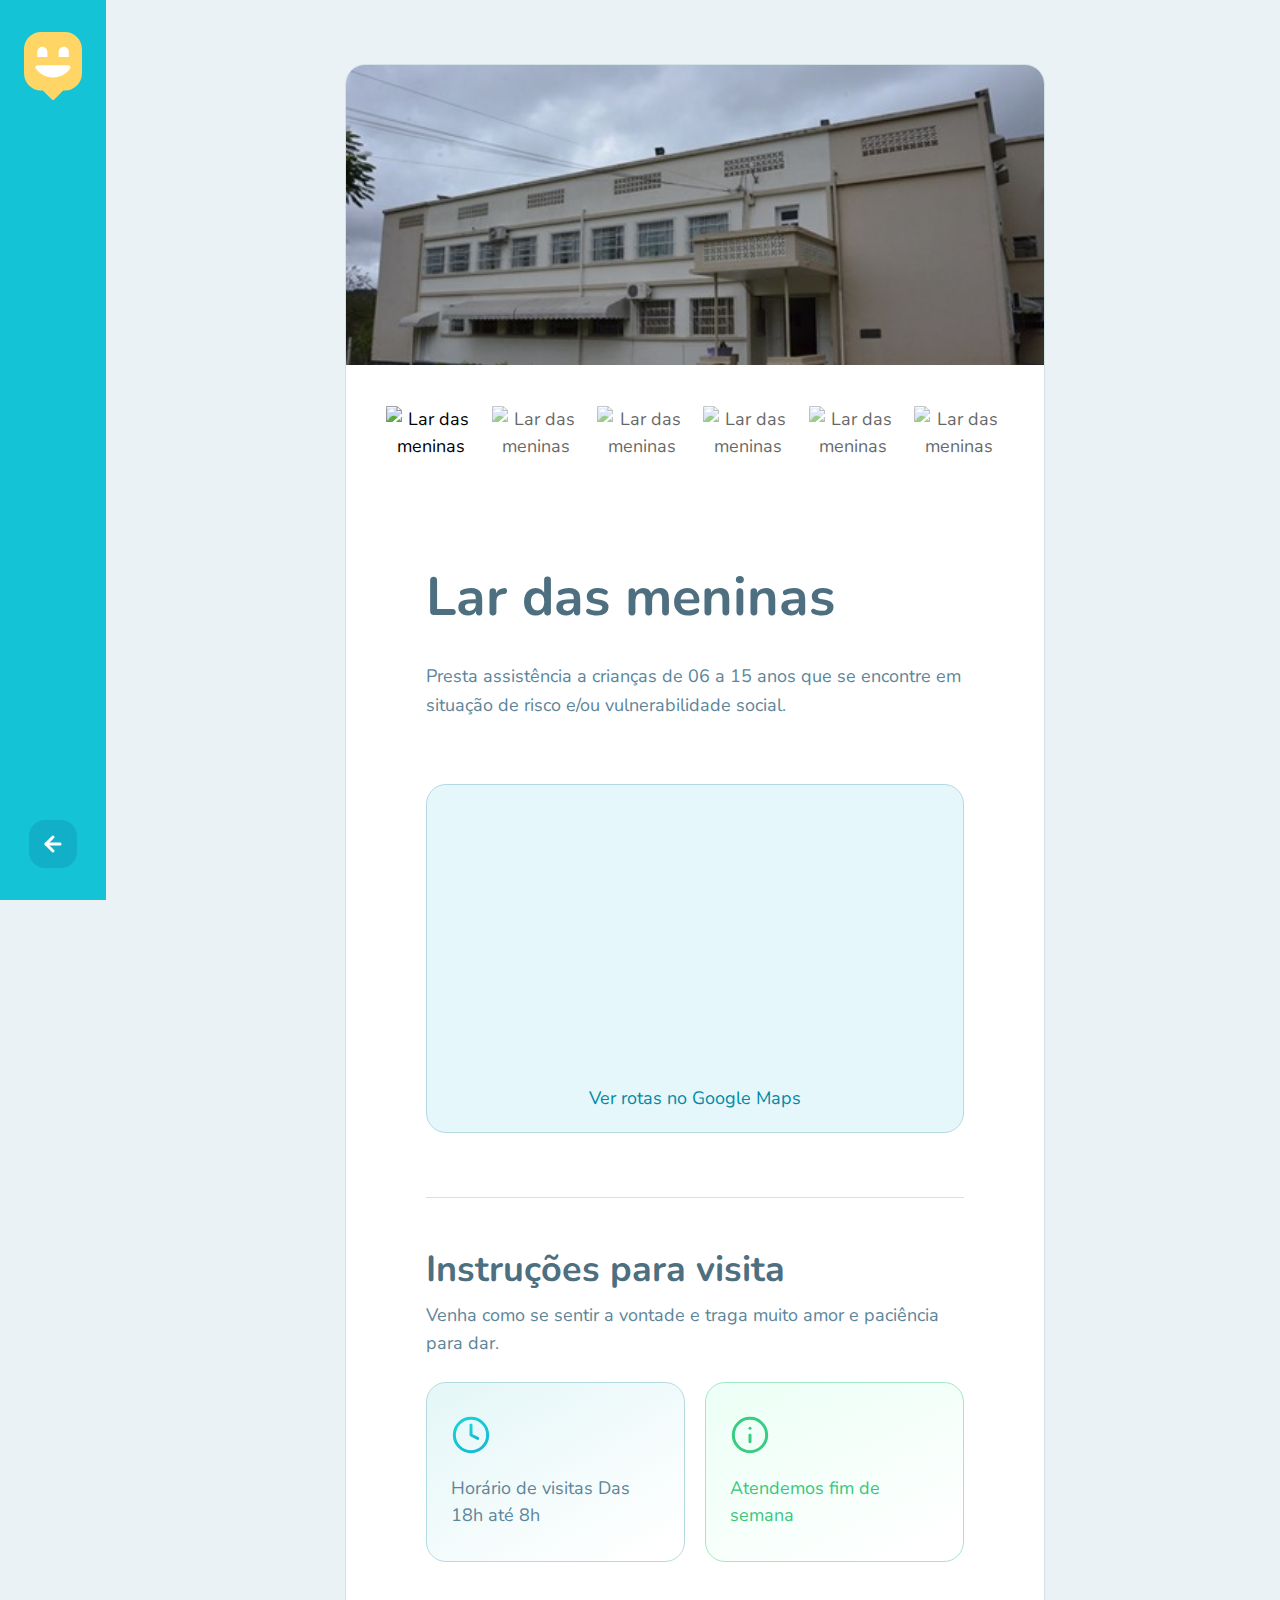
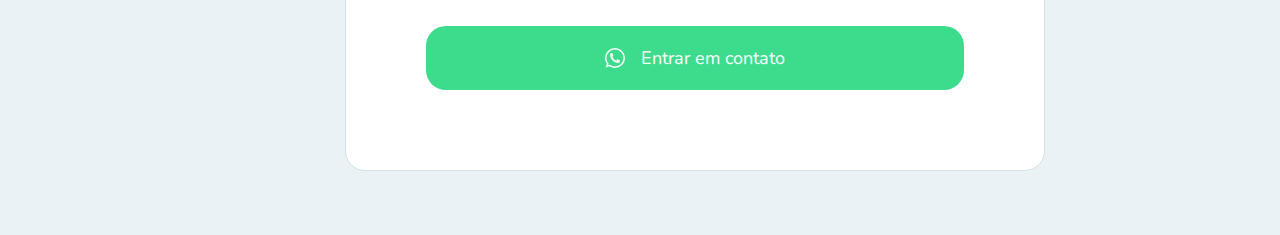
==== orphanage.html @ fb5f198e "page orphanages and page orphanage" ====
<!DOCTYPE html>
<html lang="pt-br">
<head>
    <meta charset="UTF-8">
    <meta name="viewport" content="width=device-width, initial-scale=1.0">
    <title>Lar das Meninas | Happy</title>


    <link rel="stylesheet" href="https://unpkg.com/leaflet@1.7.1/dist/leaflet.css"
   integrity="sha512-xodZBNTC5n17Xt2atTPuE1HxjVMSvLVW9ocqUKLsCC5CXdbqCmblAshOMAS6/keqq/sMZMZ19scR4PsZChSR7A=="
   crossorigin=""/>


   <script src="https://unpkg.com/leaflet@1.7.1/dist/leaflet.js"
   integrity="sha512-XQoYMqMTK8LvdxXYG3nZ448hOEQiglfqkJs1NOQV44cWnUrBc8PkAOcXy20w0vlaXaVUearIOBhiXZ5V3ynxwA=="
   crossorigin=""></script>

    <link rel="icon" href="./public/images/logo-icon.png">

    <link rel="stylesheet" href="./public/css/main.css">
    <link rel="stylesheet" href="./public/css/animations.css">
    <link rel="stylesheet" href="./public/css/page-orphanage.css">
    

    <link 
        href="https://fonts.googleapis.com/css2?family=Nunito:wght@400;600;700;800&display=swap"
        rel="stylesheet"
    />
</head>
<body>
   <div id="page-orphanage">
       <aside class="animate-right sidebar">

            <img src="./public/images/map-marker.svg" alt="Happy">

            <footer>
                <button onclick="history.back()"> <!-- history = objeto do javascript(browser) que guarda histórico.-->
                    <img src="./public/images/arrow-back.svg" alt="Voltar">
                </button>
            </footer>

       </aside>

       <main class="animate-appear with-sidebar">
           <div class="orphanage-details">
               <img src="./public/images/home.jpg" alt="Lar das meninas">

               <div class="images">
                    <button onclick="selectImage(event)" class="active" type="button">
                        <img src="https://source.unsplash.com/random?id=1" alt="Lar das meninas">
                    </button>

                    <button onclick="selectImage(event)" type="button">
                        <img src="https://source.unsplash.com/random?id=2" alt="Lar das meninas">
                    </button>

                    <button onclick="selectImage(event)" type="button">
                        <img src="https://source.unsplash.com/random?id=3" alt="Lar das meninas">
                    </button>

                    <button onclick="selectImage(event)" type="button">
                        <img src="https://source.unsplash.com/random?id=4" alt="Lar das meninas">
                    </button>
                    
                    <button onclick="selectImage(event)" type="button">
                        <img src="https://source.unsplash.com/random?id=5" alt="Lar das meninas">
                    </button>

                    <button onclick="selectImage(event)" type="button">
                        <img src="https://source.unsplash.com/random?id=6" alt="Lar das meninas">
                    </button>
               </div>

               <div class="orphanage-details-content">

                   <h1>Lar das meninas</h1>

                   <p>
                       Presta assistência a crianças de 06 a 15 anos que se encontre em situação de risco e/ou vulnerabilidade social.
                   </p>

                   <div class="map-container">
                       <div id="mapid"></div>
                       <footer>
                           <a href="">Ver rotas no Google Maps</a>
                       </footer>
                    </div>

                    <hr>

                    <h2>Instruções para visita</h2>

                    <p>Venha como se sentir a vontade e traga muito amor e paciência para dar.</p>

                    <div class="open-details">
                        <div class="hour">
                            <img src="./public/images/clock.svg" alt="Horários">
                            Horário de visitas Das 18h até 8h
                        </div>
                        <div class="open-on-weekends">
                            <img src="./public/images/info.svg" alt="Informações">
                            Atendemos fim de semana
                        </div>
                    </div>

                    <button class="primary-button" type="button">
                        <img src="./public/images/whatsapp.svg" alt="Chamar no Whatsapp">
                        Entrar em contato
                    </button>
               </div>
           </div>
       </main>


   </div>

   <script src="./public/scripts/page-orphanage.js"></script>

</body>
</html>
---- public/css/main.css ----
* {
    margin: 0;
    padding: 0;
    box-sizing: border-box;
}

:root {
    font-size: 62.5%;
}

body {
    height: 100vh;
    color: white;
    background: #EBF2F5;
}

body,
input,
button,
textarea {
    font: 400 1.8rem/1.5 'Nunito', sans-serif;
}
---- public/css/animations.css ----
/* Animações */
@keyframes up {
    from {
        opacity: 0;
        transform: translateY(16px);
    }

    to {
        opacity: 1;
        transform: translateY(0);
    }
}

@keyframes right {
    from {
        transform: translateX(-100%);
    }

    to {
        transform: translateX(0);
    }
}

@keyframes appear {
    from {
        opacity: 0;
    }

    to {
        opacity: 1;
    }
}

.animate-up {
    animation-name: up;
    animation-duration: 300ms;
    animation-fill-mode: backwards;
}

.animate-right {
    animation-name: right;
    animation-duration: 300ms;
}

.animate-appear {
    animation-name: appear;
    animation-duration: 300ms;
    animation-fill-mode: backwards; /* aplicar(permanecer) as propriedades da animação quando terminar */
}
---- public/css/page-orphanage.css ----
#page-orphanage {
    display: flex;
    min-height: 100vh;
}

aside.sidebar {
    position: fixed;
    height: 100%;
    padding: 32px 24px; /* 3.2rem 2.4rem; */
    background: #15C3d6;

    display: flex;
    flex-direction: column;
    justify-content: space-between;
    align-items: center;
}

aside.sidebar footer button {
    width: 48px;
    height: 48px;
    border: none;
    background: #12AFC8;
    border-radius: 1.6rem;
    cursor: pointer;

    display: flex;
    align-items: center;
    justify-content: center;

    transition: background-color 0.2s;
}

aside.sidebar footer button:hover {
    background: #17D6EB
}

.with-sidebar {
    padding-left: 110px;
}

main {
    flex: 1;
}

/* Details */
.orphanage-details {
    width: 70rem;
    margin: 6.4rem auto;
    background: white;
    border: 1px solid #D3E2E5;

    border-radius: 2rem;

    overflow: hidden;
}

.orphanage-details > img { /* > para pegar somente as primeiras imagens (nivel 1) */
    width: 100%;
    height: 30rem;
    object-fit: cover; /* Mudar comportamento da imagem: cover = esticar a imagem matendo as proporções */
}

.images {
    display: grid;
    grid-template-columns: repeat(6, 1fr); /* dividir a coluna em 6 frações */
    column-gap: 1.6rem; /* espaço entre as colunas */
    margin: 16px 40px 0;
}

.images button {
    border: 0;
    background: none;

    height: 8.8rem;
    cursor: pointer;
    border-radius: 2rem;

    overflow: hidden; /* Limitar conteúdo dentro do button */

    opacity: .6;

    transition: opacity 0.2s;
}

.images button:hover,
.images button.active {
    opacity: 1;
}

.images button img {
    width: 100%;
    height: 8.8rem;
    object-fit: cover;
}

/* orphanage-details-content */
.orphanage-details-content {
    padding: 8rem;
}

.orphanage-details-content h1 {
    color: #4D6F80;
    font-size: 5.4rem;
    line-height: 1.5;
    margin-bottom: 0.8rem;
}

.orphanage-details-content p {
    line-height: 1.6;
    color: #5C8599;
    margin-top: 2.4rem;
}

/* map */
.map-container {
    margin-top: 6.4rem;
    background: #E6F7FB;
    border: 1px solid #B3DAE2;
    border-radius: 2rem;
}

#mapid {
    width: 100%;
    height: 28rem;
}

.map-container footer {
    padding: 2rem 0;

    text-align: center;
}

.map-container footer a {
    color: #0089A5;
    text-decoration: none;
}

.map-container .leaflet-container {
    border-bottom: 1px solid #DDE3F0;
    border-radius: 2rem;
}

.orphanage-details-content hr {
    width: 100%;
    height: 1px;

    border: 0;

    background: #D3E2E6;

    margin: 6.4rem 0;
}

.orphanage-details-content h2 {
    font-size: 3.6rem;
    line-height: 1.5rem;
    color: #4D6F80;
}

.open-details {
    margin-top: 2.4rem;

    display: grid;
    grid-template-columns: 1fr 1fr;
    column-gap: 2rem;
}

.open-details div {
    padding: 3.2rem 2.4rem;

}

.open-details img {
    display: block;

    margin-bottom: 2rem;
}

.open-details .hour {
    background: linear-gradient(149.97deg, #E6F7F8 8.13%, #FFFFFF 92.67%);
    border: 1px solid #B3DAE2;
    border-radius: 20px;

    color: #5C8599;
}

.open-details .open-on-weekends {
    background: linear-gradient(154.16deg, #EDFFF6 7.85%, #FFFFFF 91.03%);
    border: 1px solid #A1E9C5;
    border-radius: 20px;
    color: #37C77F;
}

.primary-button {
    margin-top: 6.4rem;

    width: 100%;
    height: 6.4rem;
    border: 0;

    cursor: pointer;

    background: #3CDC8C;

    border-radius: 2rem;
    color: white;

    display: flex;
    align-items: center;
    justify-content: center;

    transition: background-color .2s;
}

.primary-button:hover {
    background: #36CF82;
}

.primary-button IMG {
    margin-right: 1.6rem;
}
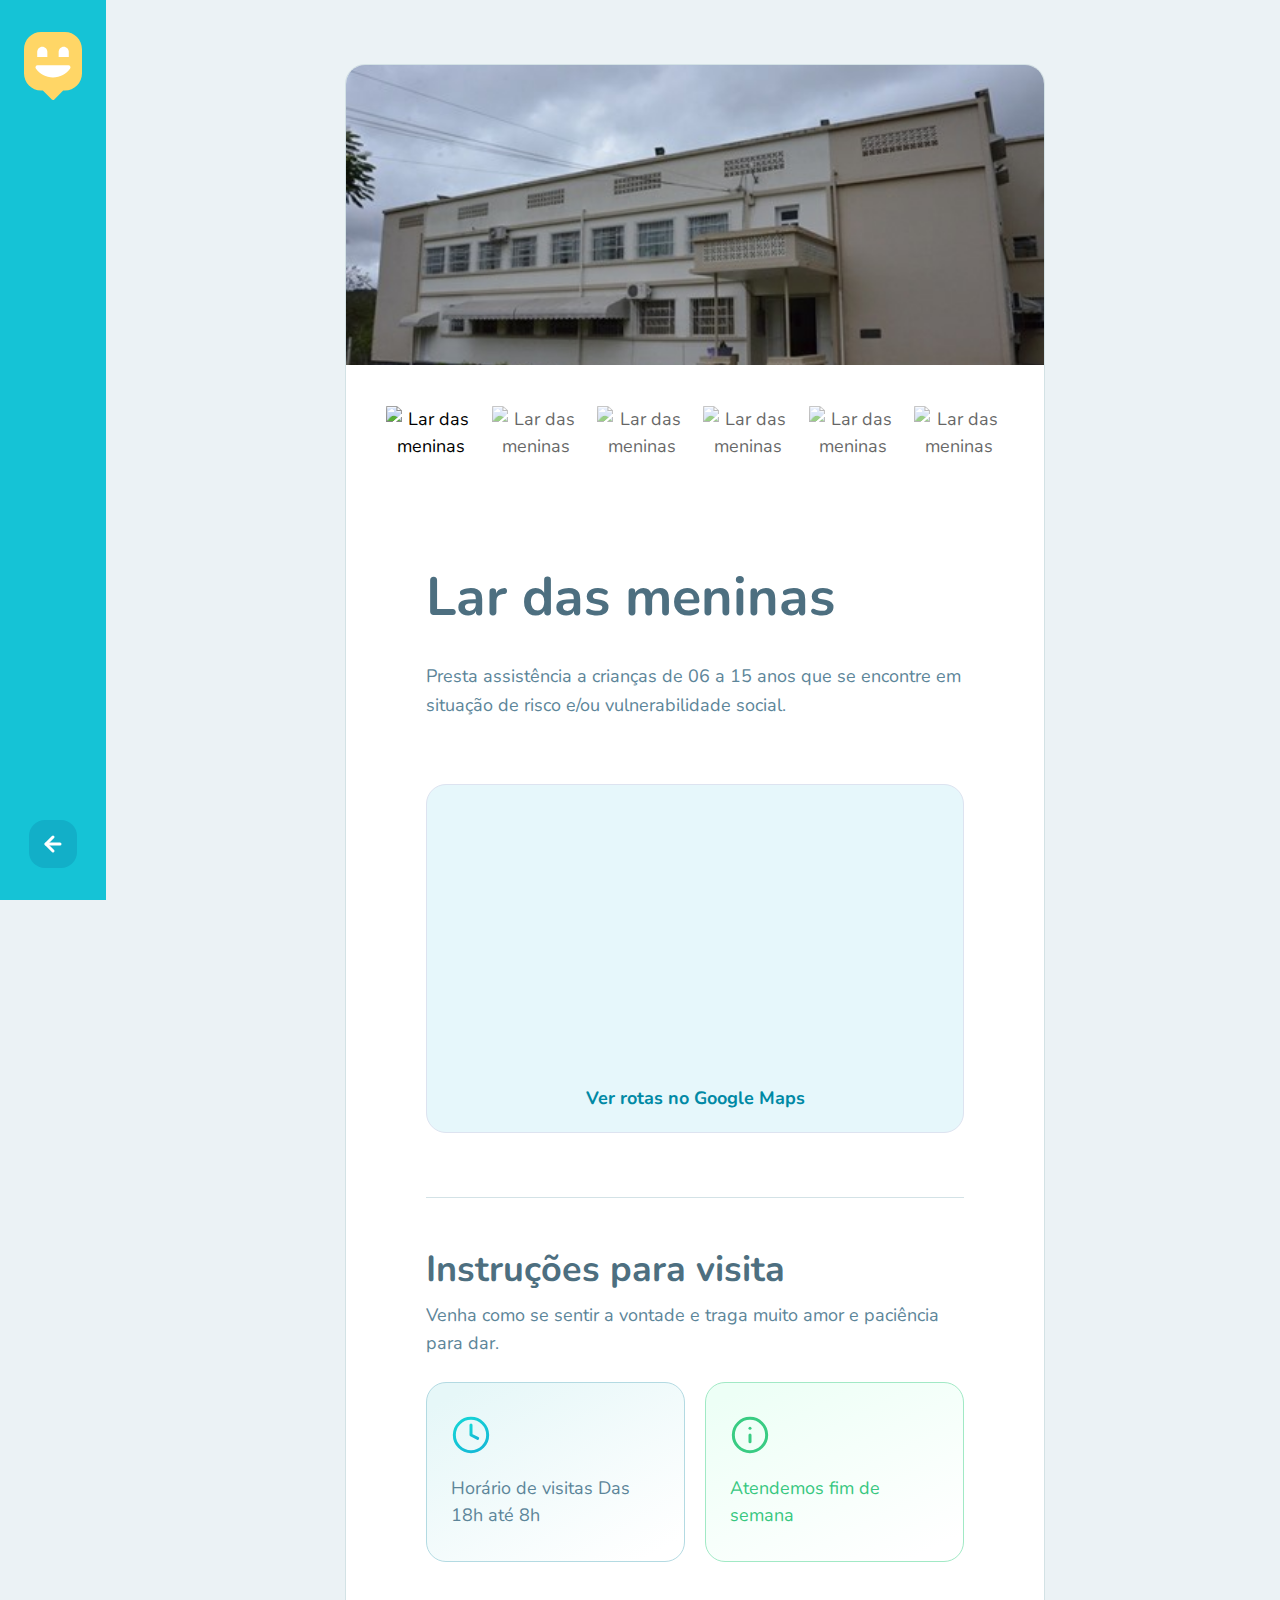
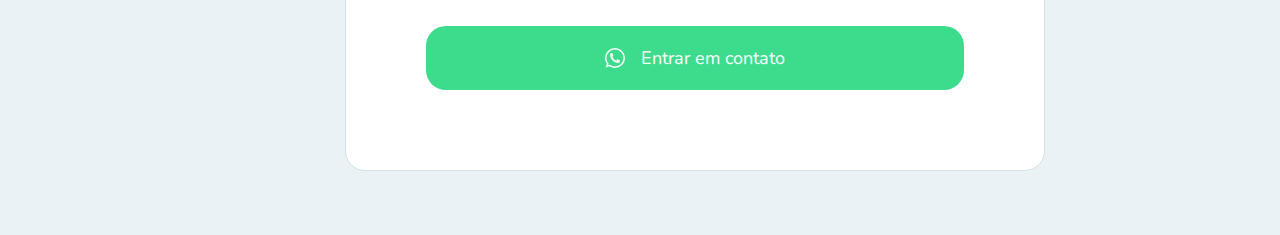
==== commit 73d36616: "page create orphanage" ====
--- a/orphanage.html
+++ b/orphanage.html
@@ -19,6 +19,9 @@
 
     <link rel="stylesheet" href="./public/css/main.css">
     <link rel="stylesheet" href="./public/css/animations.css">
+    <link rel="stylesheet" href="./public/css/sidebar.css">
+    <link rel="stylesheet" href="./public/css/map.css">
+    <link rel="stylesheet" href="./public/css/buttons.css">
     <link rel="stylesheet" href="./public/css/page-orphanage.css">
     
 
--- a/public/css/sidebar.css
+++ b/public/css/sidebar.css
@@ -0,0 +1,34 @@
+aside.sidebar {
+    position: fixed;
+    height: 100%;
+    padding: 32px 24px; /* 3.2rem 2.4rem; */
+    background: #15C3d6;
+
+    display: flex;
+    flex-direction: column;
+    justify-content: space-between;
+    align-items: center;
+}
+
+aside.sidebar footer button {
+    width: 48px;
+    height: 48px;
+    border: none;
+    background: #12AFC8;
+    border-radius: 1.6rem;
+    cursor: pointer;
+
+    display: flex;
+    align-items: center;
+    justify-content: center;
+
+    transition: background-color 0.2s;
+}
+
+aside.sidebar footer button:hover {
+    background: #17D6EB
+}
+
+.with-sidebar {
+    padding-left: 110px;
+}--- a/public/css/map.css
+++ b/public/css/map.css
@@ -0,0 +1,30 @@
+
+/* map */
+.map-container {
+    margin-top: 6.4rem;
+    background: #E6F7FB;
+    border: 1px solid #DDE3F0;
+    border-radius: 2rem;
+}
+
+#mapid {
+    width: 100%;
+    height: 28rem;
+}
+
+.map-container footer {
+    padding: 2rem 0;
+
+    text-align: center;
+}
+
+.map-container footer a {
+    color: #0089A5;
+    text-decoration: none;
+    font-weight: 700;
+}
+
+.map-container .leaflet-container {
+    border-bottom: 1px solid #DDE3F0;
+    border-radius: 2rem;
+}--- a/public/css/buttons.css
+++ b/public/css/buttons.css
@@ -0,0 +1,54 @@
+.primary-button {
+    margin-top: 6.4rem;
+
+    width: 100%;
+    height: 6.4rem;
+    border: 0;
+
+    cursor: pointer;
+
+    background: #3CDC8C;
+
+    border-radius: 2rem;
+    color: white;
+
+    display: flex;
+    align-items: center;
+    justify-content: center;
+
+    transition: background-color .2s;
+}
+
+.primary-button:hover {
+    background: #36CF82;
+}
+
+.primary-button img {
+    margin-right: 1.6rem;
+}
+
+.button-select {
+    display: grid;
+    grid-template-columns: 1fr 1fr;
+}
+
+.button-select button {
+    height: 6.4rem;
+    background: #F5F8FA;
+    border: 1px solid #D3E2E5;
+    color: #5C8599;
+    cursor: pointer;
+}
+
+.button-select button.active {
+    background: #EDFFF6;
+    border: 1px solid #A1E9C5;
+    color: #37C77f;
+}
+
+.button-select button:first-child {
+    border-radius: 2rem 0 0 2rem;
+}
+.button-select button:last-child {
+    border-radius: 0 2rem 2rem 0;
+}
--- a/public/css/page-orphanage.css
+++ b/public/css/page-orphanage.css
@@ -1,41 +1,6 @@
 #page-orphanage {
     display: flex;
     min-height: 100vh;
-}
-
-aside.sidebar {
-    position: fixed;
-    height: 100%;
-    padding: 32px 24px; /* 3.2rem 2.4rem; */
-    background: #15C3d6;
-
-    display: flex;
-    flex-direction: column;
-    justify-content: space-between;
-    align-items: center;
-}
-
-aside.sidebar footer button {
-    width: 48px;
-    height: 48px;
-    border: none;
-    background: #12AFC8;
-    border-radius: 1.6rem;
-    cursor: pointer;
-
-    display: flex;
-    align-items: center;
-    justify-content: center;
-
-    transition: background-color 0.2s;
-}
-
-aside.sidebar footer button:hover {
-    background: #17D6EB
-}
-
-.with-sidebar {
-    padding-left: 110px;
 }
 
 main {
@@ -111,34 +76,6 @@
     margin-top: 2.4rem;
 }
 
-/* map */
-.map-container {
-    margin-top: 6.4rem;
-    background: #E6F7FB;
-    border: 1px solid #B3DAE2;
-    border-radius: 2rem;
-}
-
-#mapid {
-    width: 100%;
-    height: 28rem;
-}
-
-.map-container footer {
-    padding: 2rem 0;
-
-    text-align: center;
-}
-
-.map-container footer a {
-    color: #0089A5;
-    text-decoration: none;
-}
-
-.map-container .leaflet-container {
-    border-bottom: 1px solid #DDE3F0;
-    border-radius: 2rem;
-}
 
 .orphanage-details-content hr {
     width: 100%;
@@ -191,31 +128,3 @@
     color: #37C77F;
 }
 
-.primary-button {
-    margin-top: 6.4rem;
-
-    width: 100%;
-    height: 6.4rem;
-    border: 0;
-
-    cursor: pointer;
-
-    background: #3CDC8C;
-
-    border-radius: 2rem;
-    color: white;
-
-    display: flex;
-    align-items: center;
-    justify-content: center;
-
-    transition: background-color .2s;
-}
-
-.primary-button:hover {
-    background: #36CF82;
-}
-
-.primary-button IMG {
-    margin-right: 1.6rem;
-}